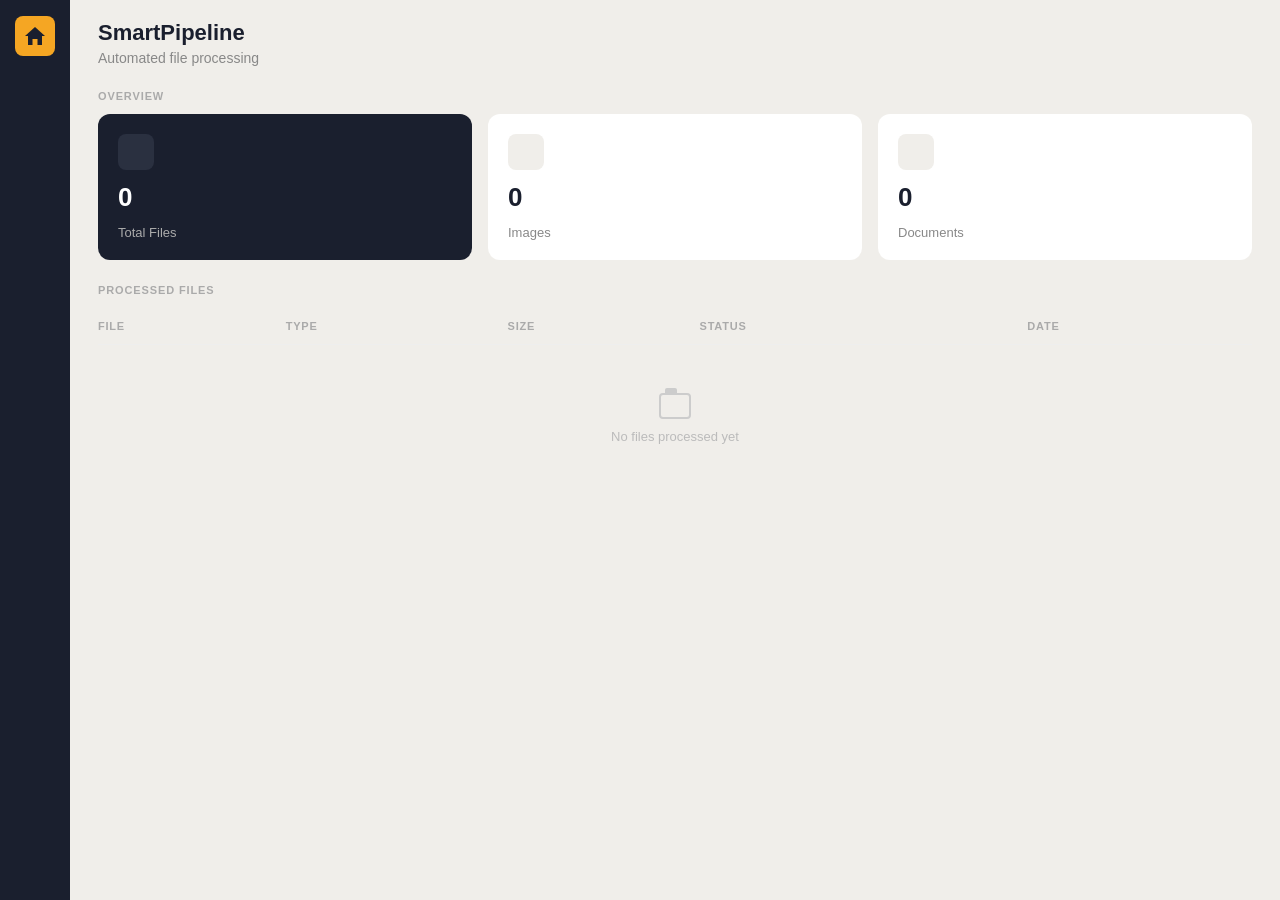
==== index.html @ 3cae34f3 "basic dashboard nothing connected yet" ====
<!DOCTYPE html>
<html lang="en">
<head>
  <meta charset="UTF-8" />
  <meta name="viewport" content="width=device-width, initial-scale=1.0"/>
  <title>SmartPipeline</title>
  <link rel="stylesheet" href="style.css" />
</head>
<body>

  <div class="sidebar">
    <div class="home-btn">
      <div class="house-icon">
        <div class="house-roof"></div>
        <div class="house-body">
          <div class="house-door"></div>
        </div>
      </div>
    </div>
  </div>

  <div class="main">
    <div class="header">
      <h1>SmartPipeline</h1>
      <p>Automated file processing</p>
    </div>

    <div class="overview-label">Overview</div>

    <div class="cards">
      <div class="card dark">
        <div class="card-icon">
          <div class="icon-folder">
            <div class="tab"></div>
            <div class="body"></div>
          </div>
        </div>
        <div class="card-number">0</div>
        <div class="card-label">Total Files</div>
      </div>

      <div class="card">
        <div class="card-icon">
          <div class="icon-image">
            <div class="sun"></div>
            <div class="mountain"></div>
          </div>
        </div>
        <div class="card-number">0</div>
        <div class="card-label">Images</div>
      </div>

      <div class="card">
        <div class="card-icon">
          <div class="icon-doc">
            <div class="line"></div>
            <div class="line"></div>
            <div class="line"></div>
          </div>
        </div>
        <div class="card-number">0</div>
        <div class="card-label">Documents</div>
      </div>
    </div>

    <div class="section-label">Processed Files</div>

    <table class="file-table">
      <thead>
        <tr>
          <th>File</th>
          <th>Type</th>
          <th>Size</th>
          <th>Status</th>
          <th>Date</th>
        </tr>
      </thead>
    </table>

    <div class="empty-state">
      <div class="empty-icon"></div>
      <p>No files processed yet</p>
    </div>

  </div>

</body>
</html>
---- style.css ----
* {
  margin: 0;
  padding: 0;
  box-sizing: border-box;
}

body {
  display: flex;
  height: 100vh;
  background: #f0eeea;
  font-family: Arial, sans-serif;
}

/* Sidebar */
.sidebar {
  width: 70px;
  background-color: #1a1f2e;
  display: flex;
  flex-direction: column;
  align-items: center;
  padding: 16px 0;
}

.home-btn {
  width: 40px;
  height: 40px;
  background-color: #f5a623;
  border-radius: 8px;
  display: flex;
  align-items: center;
  justify-content: center;
  cursor: pointer;
}

/* House Icon */
.house-icon {
  position: relative;
  width: 18px;
  height: 18px;
}

.house-roof {
  width: 0;
  height: 0;
  border-left: 10px solid transparent;
  border-right: 10px solid transparent;
  border-bottom: 9px solid #1a1f2e;
  position: absolute;
  top: 0;
  left: -1px;
}

.house-body {
  width: 14px;
  height: 10px;
  background-color: #1a1f2e;
  position: absolute;
  bottom: 0;
  left: 2px;
}

.house-door {
  width: 5px;
  height: 6px;
  background-color: #f5a623;
  position: absolute;
  bottom: 0;
  left: 50%;
  transform: translateX(-50%);
}

/* Main */
.main {
  display: flex;
  flex-direction: column;
  padding: 20px 28px;
  flex: 1;
}

.header h1 {
  font-size: 22px;
  font-weight: 700;
  color: #1a1f2e;
}

.header p {
  font-size: 14px;
  color: #888;
  margin-top: 4px;
}

/* Labels */
.overview-label,
.section-label {
  font-size: 11px;
  font-weight: 600;
  color: #aaa;
  letter-spacing: 0.08em;
  text-transform: uppercase;
  margin: 24px 0 12px;
}

/* Cards */
.cards {
  display: flex;
  gap: 16px;
}

.card {
  background: #fff;
  border-radius: 12px;
  padding: 20px;
  flex: 1;
  display: flex;
  flex-direction: column;
  gap: 12px;
}

.card.dark {
  background: #1a1f2e;
}

.card-icon {
  width: 36px;
  height: 36px;
  border-radius: 8px;
  background: #f0eeea;
  display: flex;
  align-items: center;
  justify-content: center;
}

.card.dark .card-icon {
  background: #2a3040;
}

.card-number {
  font-size: 26px;
  font-weight: 700;
  color: #1a1f2e;
}

.card.dark .card-number {
  color: #fff;
}

.card-label {
  font-size: 13px;
  color: #888;
}

.card.dark .card-label {
  color: #aaa;
}

/* Table (NO BOX anymore) */
.file-table {
  width: 100%;
  border-collapse: collapse;
  font-size: 13px;
}

.file-table thead tr {
  border-bottom: 1px solid #eee;
}

.file-table th {
  text-align: left;
  padding: 12px 0;
  font-size: 11px;
  font-weight: 600;
  color: #aaa;
  letter-spacing: 0.07em;
  text-transform: uppercase;
}

/* Empty State */
.empty-state {
  display: flex;
  flex-direction: column;
  align-items: center;
  justify-content: center;
  padding: 48px 0;
  gap: 10px;
}

.empty-icon {
  width: 32px;
  height: 26px;
  border: 2px solid #ccc;
  border-radius: 4px;
  position: relative;
}

.empty-icon::before {
  content: '';
  width: 12px;
  height: 5px;
  background: #ccc;
  border-radius: 2px 2px 0 0;
  position: absolute;
  top: -7px;
  left: 4px;
}

.empty-state p {
  font-size: 13px;
  color: #bbb;
}
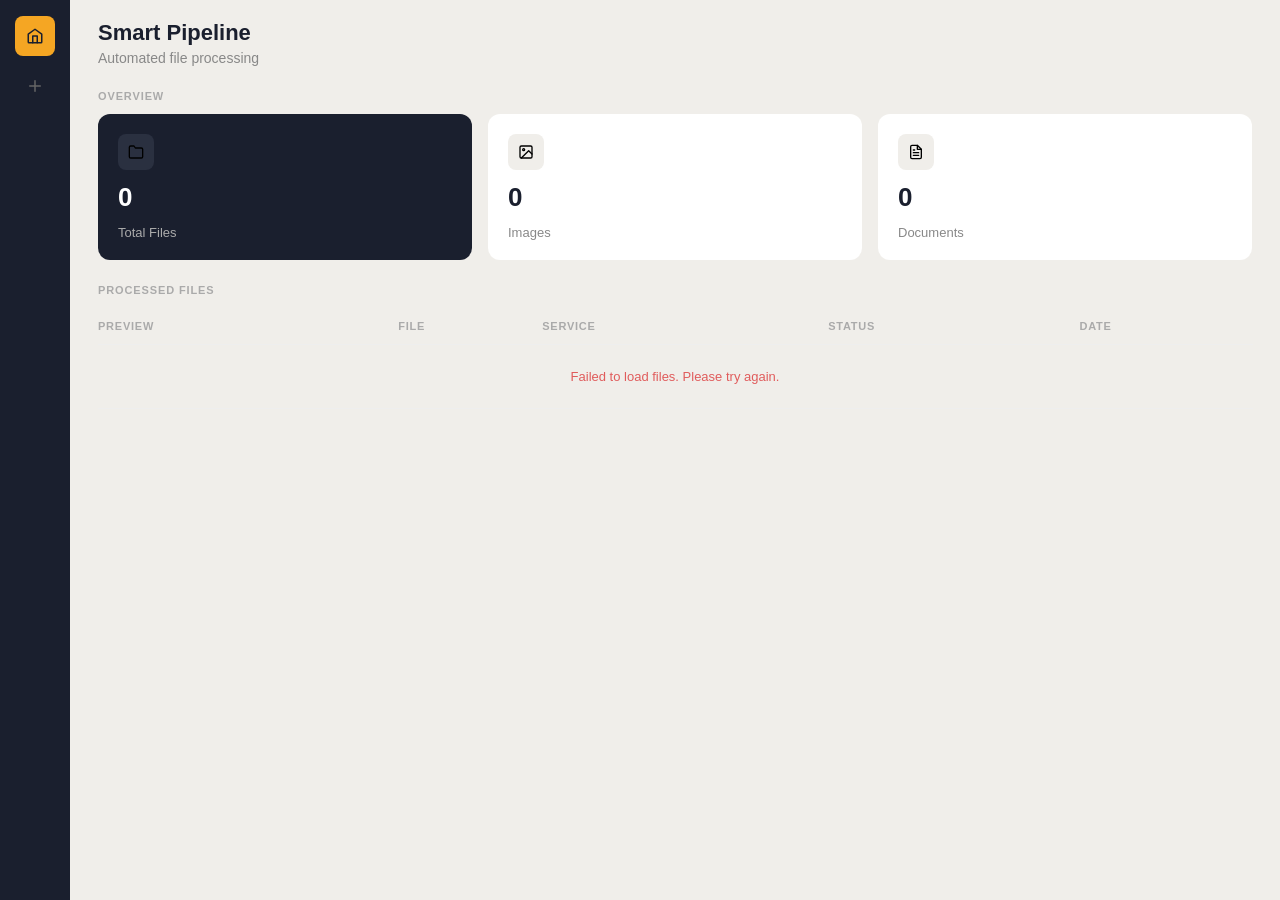
==== commit 2fd51c31: "frontend project 2" ====
--- a/index.html
+++ b/index.html
@@ -3,86 +3,95 @@
 <head>
   <meta charset="UTF-8" />
   <meta name="viewport" content="width=device-width, initial-scale=1.0"/>
-  <title>SmartPipeline</title>
+  <title>Smart Pipeline</title>
   <link rel="stylesheet" href="style.css" />
 </head>
 <body>
 
-  <div class="sidebar">
-    <div class="home-btn">
-      <div class="house-icon">
-        <div class="house-roof"></div>
-        <div class="house-body">
-          <div class="house-door"></div>
-        </div>
-      </div>
-    </div>
-  </div>
+<div class="sidebar">
+  <button class="sidebar-btn active" title="Home" onclick="window.location.href='index.html'">
+    <svg width="18" height="18" viewBox="0 0 24 24" fill="none" stroke="currentColor" stroke-width="2" stroke-linecap="round" stroke-linejoin="round">
+      <path d="M3 9.5L12 3l9 6.5V20a1 1 0 0 1-1 1H4a1 1 0 0 1-1-1V9.5z"/>
+      <path d="M9 21V12h6v9"/>
+    </svg>
+  </button>
 
-  <div class="main">
+  <button class="sidebar-btn" title="New" onclick="window.location.href='upload.html'">
+    <svg width="18" height="18" viewBox="0 0 24 24" fill="none" stroke="currentColor" stroke-width="2" stroke-linecap="round" stroke-linejoin="round">
+      <path d="M12 5v14M5 12h14"/>
+    </svg>
+  </button>
+</div>
+
+  <main class="main">
+
     <div class="header">
-      <h1>SmartPipeline</h1>
+      <h1>Smart Pipeline</h1>
       <p>Automated file processing</p>
     </div>
 
     <div class="overview-label">Overview</div>
 
-    <div class="cards">
-      <div class="card dark">
-        <div class="card-icon">
-          <div class="icon-folder">
-            <div class="tab"></div>
-            <div class="body"></div>
-          </div>
-        </div>
-        <div class="card-number">0</div>
-        <div class="card-label">Total Files</div>
-      </div>
+<div class="cards">
+  <div class="card dark">
+    <div class="card-icon">
+      <svg width="16" height="16" viewBox="0 0 24 24" fill="none" stroke="currentColor" stroke-width="2" stroke-linecap="round" stroke-linejoin="round">
+        <path d="M22 19a2 2 0 0 1-2 2H4a2 2 0 0 1-2-2V5a2 2 0 0 1 2-2h5l2 3h9a2 2 0 0 1 2 2z"/>
+      </svg>
+    </div>
+    <div class="card-number" id="total-files">0</div>
+    <div class="card-label">Total Files</div>
+  </div>
 
-      <div class="card">
-        <div class="card-icon">
-          <div class="icon-image">
-            <div class="sun"></div>
-            <div class="mountain"></div>
-          </div>
-        </div>
-        <div class="card-number">0</div>
-        <div class="card-label">Images</div>
-      </div>
+  <div class="card">
+    <div class="card-icon">
+      <svg width="16" height="16" viewBox="0 0 24 24" fill="none" stroke="currentColor" stroke-width="2" stroke-linecap="round" stroke-linejoin="round">
+        <rect x="3" y="3" width="18" height="18" rx="2"/>'
+        <circle cx="8.5" cy="8.5" r="1.5"/>
+        <path d="M21 15l-5-5L5 21"/>
+      </svg>
+    </div>
+    <div class="card-number" id="image-count">0</div>
+    <div class="card-label">Images</div>
+  </div>
 
-      <div class="card">
-        <div class="card-icon">
-          <div class="icon-doc">
-            <div class="line"></div>
-            <div class="line"></div>
-            <div class="line"></div>
-          </div>
-        </div>
-        <div class="card-number">0</div>
-        <div class="card-label">Documents</div>
-      </div>
+  <div class="card">
+    <div class="card-icon">
+      <svg width="16" height="16" viewBox="0 0 24 24" fill="none" stroke="currentColor" stroke-width="2" stroke-linecap="round" stroke-linejoin="round">
+        <path d="M14 2H6a2 2 0 0 0-2 2v16a2 2 0 0 0 2 2h12a2 2 0 0 0 2-2V8z"/>
+        <path d="M14 2v6h6M16 13H8M16 17H8M10 9H8"/>
+      </svg>
     </div>
+    <div class="card-number" id="document-count">0</div>
+    <div class="card-label">Documents</div>
+  </div>
+</div>
 
     <div class="section-label">Processed Files</div>
 
-    <table class="file-table">
-      <thead>
-        <tr>
-          <th>File</th>
-          <th>Type</th>
-          <th>Size</th>
-          <th>Status</th>
-          <th>Date</th>
-        </tr>
-      </thead>
-    </table>
+<table class="file-table">
+<thead>
+  <tr>
+    <th>Preview</th>
+    <th>File</th>
+    <th>Service</th>
+    <th>Status</th>
+    <th>Date</th>
+    <th></th>
+  </tr>
+</thead>
+
+  <tbody id="results-body"></tbody>
+</table>
 
     <div class="empty-state">
       <div class="empty-icon"></div>
       <p>No files processed yet</p>
     </div>
 
-  </div>
+  </main>
+
+  <script src="script.js"></script>
 
 </body>
 </html>
--- a/style.css
+++ b/style.css
@@ -19,54 +19,31 @@
   flex-direction: column;
   align-items: center;
   padding: 16px 0;
-}
-
-.home-btn {
+  gap: 10px;
+}
+
+.sidebar-btn {
   width: 40px;
   height: 40px;
-  background-color: #f5a623;
+  border: none;
   border-radius: 8px;
+  background: transparent;
+  color: #666;
   display: flex;
   align-items: center;
   justify-content: center;
   cursor: pointer;
-}
-
-/* House Icon */
-.house-icon {
-  position: relative;
-  width: 18px;
-  height: 18px;
-}
-
-.house-roof {
-  width: 0;
-  height: 0;
-  border-left: 10px solid transparent;
-  border-right: 10px solid transparent;
-  border-bottom: 9px solid #1a1f2e;
-  position: absolute;
-  top: 0;
-  left: -1px;
-}
-
-.house-body {
-  width: 14px;
-  height: 10px;
-  background-color: #1a1f2e;
-  position: absolute;
-  bottom: 0;
-  left: 2px;
-}
-
-.house-door {
-  width: 5px;
-  height: 6px;
-  background-color: #f5a623;
-  position: absolute;
-  bottom: 0;
-  left: 50%;
-  transform: translateX(-50%);
+  transition: background 0.15s, color 0.15s;
+}
+
+.sidebar-btn:hover {
+  background: #2a3040;
+  color: #fff;
+}
+
+.sidebar-btn.active {
+  background: #f5a623;
+  color: #1a1f2e;
 }
 
 /* Main */
@@ -75,8 +52,10 @@
   flex-direction: column;
   padding: 20px 28px;
   flex: 1;
-}
-
+  overflow-y: auto;
+}
+
+/* Header */
 .header h1 {
   font-size: 22px;
   font-weight: 700;
@@ -153,7 +132,7 @@
   color: #aaa;
 }
 
-/* Table (NO BOX anymore) */
+/* Table */
 .file-table {
   width: 100%;
   border-collapse: collapse;
@@ -174,14 +153,214 @@
   text-transform: uppercase;
 }
 
-/* Empty State */
+/* File rows — clickable */
+.file-row {
+  cursor: pointer;
+  transition: background 0.15s;
+}
+
+.file-row:hover {
+  background: #f7f5f2;
+}
+
+.file-row.open {
+  background: #f7f5f2;
+}
+
+.file-table td {
+  padding: 14px 0;
+  border-bottom: 1px solid #eee;
+  color: #333;
+}
+
+.file-row td {
+  border-bottom: none;
+}
+
+/* Chevron toggle */
+.chevron-cell {
+  text-align: right;
+  padding-right: 8px !important;
+}
+
+.chevron {
+  color: #bbb;
+  transition: transform 0.2s ease, color 0.15s;
+}
+
+.file-row.open .chevron {
+  transform: rotate(180deg);
+  color: #f5a623;
+}
+
+/* Service badges replacing the old "Type" text */
+.service-badge {
+  font-size: 11px;
+  font-weight: 600;
+  padding: 3px 9px;
+  border-radius: 999px;
+  letter-spacing: 0.04em;
+}
+
+.service-badge.rekognition {
+  background: #eef3ff;
+  color: #3b5bdb;
+}
+
+.service-badge.textract {
+  background: #fff4e0;
+  color: #c07000;
+}
+
+/* Status pill */
+.status {
+  background: #e8f7ee;
+  color: #1f7a46;
+  padding: 5px 10px;
+  border-radius: 999px;
+  font-size: 11px;
+  font-weight: 600;
+}
+
+/* Dropdown row */
+.result-dropdown td {
+  padding: 0 !important;
+  border-bottom: 1px solid #eee;
+}
+
+.dropdown-inner {
+  padding: 16px 20px 20px 20px;
+  background: #fafaf8;
+  border-top: 1px solid #ece9e4;
+  animation: slideDown 0.18s ease;
+}
+
+@keyframes slideDown {
+  from { opacity: 0; transform: translateY(-6px); }
+  to   { opacity: 1; transform: translateY(0); }
+}
+
+.dropdown-section {
+  display: flex;
+  flex-direction: column;
+  gap: 12px;
+}
+
+.dropdown-title {
+  display: flex;
+  align-items: center;
+  gap: 6px;
+  font-size: 11px;
+  font-weight: 700;
+  color: #888;
+  letter-spacing: 0.07em;
+  text-transform: uppercase;
+}
+
+/* Rekognition label chips */
+.label-chips {
+  display: flex;
+  flex-wrap: wrap;
+  gap: 8px;
+}
+
+.chip {
+  background: #fff;
+  border: 1px solid #e0ddd8;
+  border-radius: 999px;
+  padding: 5px 12px;
+  font-size: 12px;
+  font-weight: 500;
+  color: #444;
+  transition: background 0.12s, border-color 0.12s;
+}
+
+.chip:hover {
+  background: #f0eeea;
+  border-color: #c8c4be;
+}
+
+/* Textract result table */
+.result-table {
+  width: 100%;
+  border-collapse: collapse;
+  font-size: 12.5px;
+  background: #fff;
+  border-radius: 8px;
+  overflow: hidden;
+  border: 1px solid #e8e5e0;
+}
+
+.result-table th {
+  background: #f5f3f0;
+  color: #888;
+  font-size: 11px;
+  font-weight: 600;
+  letter-spacing: 0.06em;
+  text-transform: uppercase;
+  padding: 9px 14px;
+  text-align: left;
+  border-bottom: 1px solid #e8e5e0;
+}
+
+.result-table td {
+  padding: 10px 14px;
+  color: #333;
+  border-bottom: 1px solid #f0eeea;
+}
+
+.result-table tbody tr:last-child td {
+  border-bottom: none;
+}
+
+.result-table tfoot td {
+  border-top: 1px solid #e0ddd8;
+  padding: 10px 14px;
+}
+
+.gross-label {
+  font-weight: 600;
+  color: #555;
+  font-size: 12px;
+}
+
+.gross-value {
+  font-weight: 700;
+  color: #1a1f2e;
+  font-size: 13px;
+}
+
+.tax-badge {
+  background: #f0f9f4;
+  color: #1f7a46;
+  border-radius: 4px;
+  padding: 2px 7px;
+  font-size: 11px;
+  font-weight: 600;
+}
+
+/* PDF async note */
+.async-note {
+  font-size: 13px;
+  color: #666;
+  background: #fff;
+  border: 1px solid #e8e5e0;
+  border-radius: 8px;
+  padding: 12px 16px;
+}
+
+/* Empty state */
 .empty-state {
-  display: flex;
+  display: none;
   flex-direction: column;
   align-items: center;
   justify-content: center;
   padding: 48px 0;
   gap: 10px;
+}
+
+.empty-state.visible {
+  display: flex;
 }
 
 .empty-icon {
@@ -206,4 +385,60 @@
 .empty-state p {
   font-size: 13px;
   color: #bbb;
-}+}
+
+/* Upload */
+.upload-area {
+  display: flex;
+  flex-direction: column;
+  align-items: center;
+  justify-content: center;
+  gap: 12px;
+  border: 2px dashed #ddd;
+  border-radius: 12px;
+  padding: 48px 24px;
+  margin-top: 8px;
+  color: #aaa;
+  cursor: pointer;
+  transition: border-color 0.15s, background 0.15s;
+  max-width: 480px;
+}
+
+.upload-area.drag-over {
+  border-color: #f5a623;
+  background: #fffaf2;
+}
+
+.upload-area-text {
+  font-size: 14px;
+  color: #888;
+}
+
+.upload-area-sub {
+  font-size: 12px;
+  color: #bbb;
+}
+
+.upload-btn {
+  background: #1a1f2e;
+  color: #fff;
+  padding: 8px 20px;
+  border-radius: 8px;
+  font-size: 13px;
+  cursor: pointer;
+  transition: background 0.15s;
+}
+
+.upload-btn:hover {
+  background: #2a3040;
+}
+
+.upload-status {
+  margin-top: 16px;
+  font-size: 13px;
+  max-width: 480px;
+}
+
+.upload-status.pending { color: #888; }
+.upload-status.success { color: #1f7a46; }
+.upload-status.error   { color: #e05c5c; }
